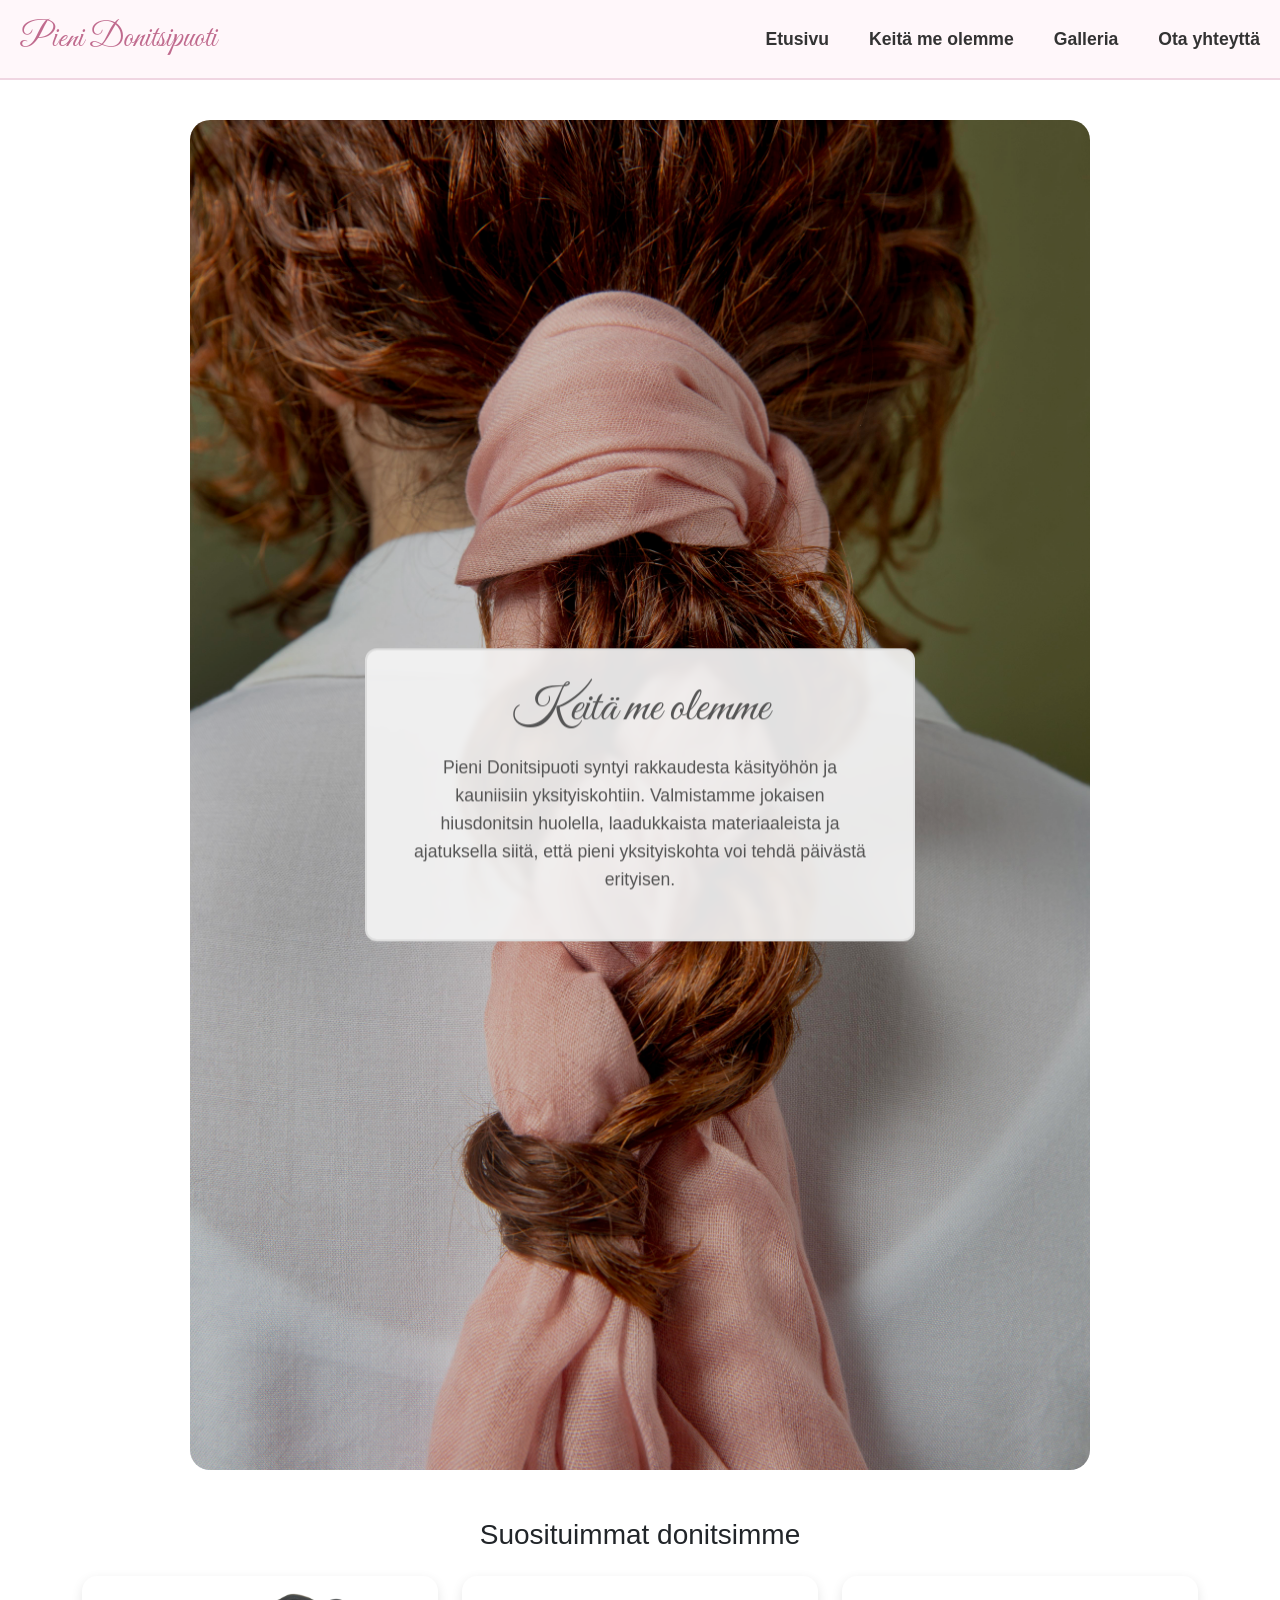
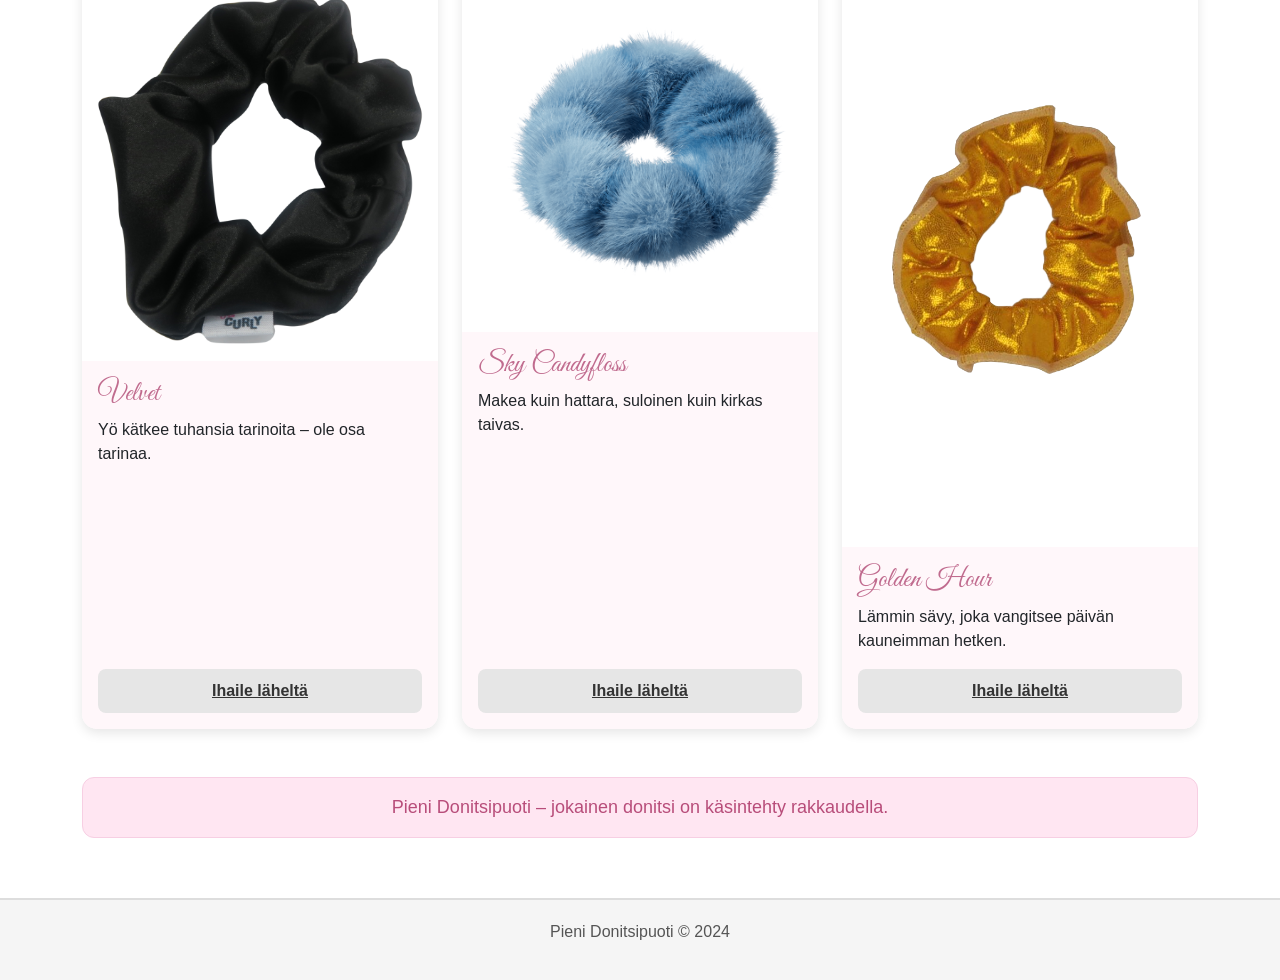
==== about.html @ 09952040 "Add files via upload" ====
<!DOCTYPE html>
<html lang="fi">
<head>
  <meta charset="UTF-8">
  <meta name="viewport" content="width=device-width, initial-scale=1.0">

  <title>Keitä me olemme – Pieni Donitsipuoti</title>

  <!-- Bootstrap CSS -->
  <link href="https://cdn.jsdelivr.net/npm/bootstrap@5.3.0/dist/css/bootstrap.min.css" rel="stylesheet">

  <!-- Oma CSS -->
  <link rel="stylesheet" href="style.css">

  <!-- Google Font -->
  <link href="https://fonts.googleapis.com/css2?family=Great+Vibes&display=swap" rel="stylesheet">
</head>

<body>

<!-- NAVIGAATIO -->
<header>
 <header>
  <nav class="navbar">
    <div class="nav-brand">Pieni Donitsipuoti</div>

    <button class="menu-toggle" aria-label="Valikko">☰</button>

    <ul class="nav-links">
      <li><a href="index.html">Etusivu</a></li>
      <li><a href="about.html">Keitä me olemme</a></li>
      <li><a href="gallery.html">Galleria</a></li>
      <li><a href="contact.html">Ota yhteyttä</a></li>
    </ul>
  </nav>
</header>

</header>

<main>

<!-- ABOUT HERO -->
<div class="about-wrapper">
  <img src="young-woman-wearing-handkerchief-as-hair-accessory.jpg" class="about-img">

  <div class="about-box">
    <h2>Keitä me olemme</h2>
    <p>
      Pieni Donitsipuoti syntyi rakkaudesta käsityöhön ja kauniisiin yksityiskohtiin.
      Valmistamme jokaisen hiusdonitsin huolella, laadukkaista materiaaleista ja
      ajatuksella siitä, että pieni yksityiskohta voi tehdä päivästä erityisen.
    </p>
  </div>
</div>


<!-- BOOTSTRAP-OSIO (tasaiset kortit + popup-linkit + vaaleanharmaa Lue lisää) -->
<div class="container my-5">

  <h3 class="text-center mb-4">Suosituimmat donitsimme</h3>

  <div class="row">

    <!-- Velvet -->
    <div class="col-md-4 col-12 mb-4">
      <div class="card">
        <img src="Scrunchie1.png" class="card-img-top" alt="Velvet">
        <div class="card-body">
          <h5 class="card-title">Velvet</h5>
          <p class="card-text">Yö kätkee tuhansia tarinoita – ole osa tarinaa.</p>
          <a href="gallery.html#scr1" class="btn-readmore">Ihaile läheltä</a>
        </div>
      </div>
    </div>

    <!-- Sky Candyfloss -->
    <div class="col-md-4 col-12 mb-4">
      <div class="card">
        <img src="Scrunchie2.png" class="card-img-top" alt="Sky Candyfloss">
        <div class="card-body">
          <h5 class="card-title">Sky Candyfloss</h5>
          <p class="card-text">Makea kuin hattara, suloinen kuin kirkas taivas.</p>
          <a href="gallery.html#scr2" class="btn-readmore">Ihaile läheltä</a>
        </div>
      </div>
    </div>

    <!-- Golden Hour -->
    <div class="col-md-4 col-12 mb-4">
      <div class="card">
        <img src="Scrunchie3.png" class="card-img-top" alt="Golden Hour">
        <div class="card-body">
          <h5 class="card-title">Golden Hour</h5>
          <p class="card-text">Lämmin sävy, joka vangitsee päivän kauneimman hetken.</p>
          <a href="gallery.html#scr3" class="btn-readmore">Ihaile läheltä</a>
        </div>
      </div>
    </div>

  </div>

  <div class="alert alert-info mt-4" role="alert">
    Pieni Donitsipuoti – jokainen donitsi on käsintehty rakkaudella.
  </div>

</div>

</main>

<!-- FOOTER -->
<footer class="footer">
  <p>Pieni Donitsipuoti © 2024</p>
</footer>

<!-- Bootstrap JavaScript -->
<script src="https://cdn.jsdelivr.net/npm/bootstrap@5.3.0/dist/js/bootstrap.bundle.min.js"></script>
<script>
  const menuBtn = document.querySelector('.menu-toggle');
  const navLinks = document.querySelector('.nav-links');

  menuBtn.addEventListener('click', () => {
    navLinks.classList.toggle('show');
  });
</script>

</body>
</html>
---- style.css ----
/* YLEINEN */
body {
  background-color: #ffffff;
  margin: 0;
  font-family: Arial, sans-serif;
  overflow-x: hidden;
  position: relative;
}

/* NAVIGAATIO */
.navbar {
  background-color: #f5f5f5;
  padding: 15px 0;
  border-bottom: 2px solid #ddd;
  position: relative;
  z-index: 1000;
}

.navbar ul {
  list-style: none;
  display: flex;
  justify-content: center;
  gap: 40px;
  padding: 0;
  margin: 0;
}

.navbar a {
  text-decoration: none;
  color: #555;
  font-size: 1.1rem;
  font-weight: 600;
}

.navbar a:hover {
  color: #000;
}

/* SVG KAARI */
.title-arc {
  width: 100%;
  text-align: center;
  margin-top: 30px;
  position: relative;
  z-index: 900;
}

.title-arc svg {
  width: 90%;
  max-width: 600px;
}

.title-arc text {
  font-family: 'Great Vibes', cursive;
  font-size: 4rem;
  fill: #444;
}

/* KOUKERO VIIVA */
.swirl {
  text-align: center;
  font-size: 2rem;
  color: #999;
  margin-top: -10px;
  margin-bottom: 20px;
  font-family: 'Great Vibes', cursive;
}

/* HERO-KUVA */
.hero-container {
  display: flex;
  justify-content: center;
  margin-top: 20px;
  position: relative;
  z-index: 800;
}

.hero-image {
  width: 90%;
  max-width: 900px;
  border-radius: 20px;
  filter: drop-shadow(0 0 20px rgba(0,0,0,0.2));
}

/* SISÄLTÖ */
.box {
  background-color: #ffffff;
  border: 2px solid #ddd;
  padding: 20px;
  border-radius: 12px;
  color: #555;
  margin: 20px auto;
  max-width: 900px;
  text-align: center;
  position: relative;
  z-index: 800;
}

/* FOOTER */
.footer {
  background-color: #f5f5f5;
  text-align: center;
  padding: 20px 0;
  margin-top: 60px;
  border-top: 2px solid #ddd;
  color: #555;
  position: relative;
  z-index: 800;
}

/* DONITSISADE */
.scrunchie-rain {
  position: fixed;
  top: 120px;
  left: 0;
  width: 100%;
  height: 100%;
  pointer-events: none;
  z-index: 0;
}

.scrunchie {
  position: absolute;
  width: 55px;
  height: auto;
  animation: fall linear infinite;
  opacity: 0.7;
}

@keyframes fall {
  0% { transform: translateY(-150px); }
  100% { transform: translateY(110vh); }
}

/* 20 donitsia */
.s1 { left: 5%; animation-duration: 7s; animation-delay: 0s; }
.s2 { left: 10%; animation-duration: 9s; animation-delay: 1s; }
.s3 { left: 18%; animation-duration: 6s; animation-delay: 2s; }
.s4 { left: 25%; animation-duration: 10s; animation-delay: 0.5s; }
.s5 { left: 32%; animation-duration: 8s; animation-delay: 1.5s; }
.s6 { left: 40%; animation-duration: 11s; animation-delay: 0.2s; }
.s7 { left: 48%; animation-duration: 12s; animation-delay: 3s; }
.s8 { left: 55%; animation-duration: 7s; animation-delay: 2.5s; }
.s9 { left: 62%; animation-duration: 9s; animation-delay: 1.2s; }
.s10 { left: 70%; animation-duration: 8s; animation-delay: 2.8s; }
.s11 { left: 78%; animation-duration: 10s; animation-delay: 0.7s; }
.s12 { left: 85%; animation-duration: 11s; animation-delay: 1.9s; }
.s13 { left: 15%; animation-duration: 13s; animation-delay: 0.4s; }
.s14 { left: 45%; animation-duration: 9s; animation-delay: 1.7s; }
.s15 { left: 75%; animation-duration: 14s; animation-delay: 2.3s; }
.s16 { left: 90%; animation-duration: 8s; animation-delay: 0.9s; }
.s17 { left: 22%; animation-duration: 11s; animation-delay: 1.1s; }
.s18 { left: 58%; animation-duration: 12s; animation-delay: 0.6s; }
.s19 { left: 82%; animation-duration: 9s; animation-delay: 2.1s; }
.s20 { left: 95%; animation-duration: 10s; animation-delay: 1.4s; }
/* ABOUT-SIVU – KUVA PIENEMMÄKSI JA KESKELLE */
.about-wrapper {
  width: 100%;
  display: flex;
  justify-content: center;
  margin-top: 40px;
  position: relative;
}

.about-img {
  width: 80%;              /* Jättää valkoiset reunat */
  max-width: 900px;
  border-radius: 20px;
  filter: brightness(80%);
  object-fit: cover;
}

/* TEKSTILAATIKKO KUVAN PÄÄLLE */
.about-box {
  position: absolute;
  top: 50%;
  left: 50%;
  transform: translate(-50%, -50%);
  background: rgba(245, 245, 245, 0.92);
  padding: 30px 40px;
  border-radius: 12px;
  max-width: 550px;
  text-align: center;
  border: 2px solid #ddd;
  color: #555;
  backdrop-filter: blur(3px);
}

.about-box h2 {
  font-family: 'Great Vibes', cursive;
  font-size: 3rem;
  margin-bottom: 15px;
}

.about-box p {
  font-size: 1.1rem;
  line-height: 1.6;
}

/* MOBIILI */
@media (max-width: 600px) {
  .about-img {
    width: 95%;
  }

  .about-box {
    width: 85%;
    padding: 20px;
    transform: translate(-50%, -50%);
  }

  .about-box h2 {
    font-size: 2.3rem;
  }

  .about-box p {
    font-size: 1rem;
  }
}
/* GALLERIA GRID */
.gallery-grid {
  display: flex;
  justify-content: center;
  gap: 30px;
  flex-wrap: wrap;
  margin: 40px auto;
  max-width: 900px;
}

.gallery-item img {
  width: 200px;
  height: 200px;
  object-fit: contain;
  border-radius: 12px;
  border: 2px solid #ddd;
  background: white;
  padding: 10px;
  transition: transform 0.2s;
}

.gallery-item img:hover {
  transform: scale(1.05);
}

/* POPUP (ILMAN JAVASCRIPTIA) */
.popup {
  position: fixed;
  top: 0;
  left: 0;
  width: 100%;
  height: 100%;
  background: rgba(0,0,0,0.7);
  display: none;
  justify-content: center;
  align-items: center;
  z-index: 2000;
}

.popup:target {
  display: flex;
}

.popup-img {
  max-width: 90%;
  max-height: 80%;
  border-radius: 12px;
  background: white;
  padding: 10px;
}

/* SULJE-PAINIKE */
.close {
  position: absolute;
  top: 40px;
  right: 40px;
  font-size: 3rem;
  color: white;
  text-decoration: none;
  font-weight: bold;
}

/* MOBIILI */
@media (max-width: 600px) {
  .gallery-item img {
    width: 140px;
    height: 140px;
  }

  .close {
    top: 20px;
    right: 20px;
    font-size: 2.5rem;
  }
}
/* GALLERIA GRID */
.gallery-grid {
  display: flex;
  justify-content: center;
  gap: 30px;
  flex-wrap: wrap;
  margin: 40px auto;
  max-width: 900px;
}

.gallery-item img {
  width: 200px;
  height: 200px;
  object-fit: contain;
  border-radius: 12px;
  border: 2px solid #ddd;
  background: white;
  padding: 10px;
  transition: transform 0.2s;
}

.gallery-item img:hover {
  transform: scale(1.05);
}

/* POPUP (ILMAN JAVASCRIPTIA) */
.popup {
  position: fixed;
  top: 0;
  left: 0;
  width: 100%;
  height: 100%;
  background: rgba(0,0,0,0.7);
  display: none;
  justify-content: center;
  align-items: center;
  z-index: 2000;
}

.popup:target {
  display: flex;
}

.popup-img {
  max-width: 90%;
  max-height: 80%;
  border-radius: 12px;
  background: white;
  padding: 10px;
}

/* SULJE-PAINIKE */
.close {
  position: absolute;
  top: 40px;
  right: 40px;
  font-size: 3rem;
  color: white;
  text-decoration: none;
  font-weight: bold;
}

/* MOBIILI */
@media (max-width: 600px) {
  .gallery-item img {
    width: 140px;
    height: 140px;
  }

  .close {
    top: 20px;
    right: 20px;
    font-size: 2.5rem;
  }
}
/* TUOTTEEN NIMI */
.product-name {
  text-align: center;
  margin-top: 10px;
  font-weight: 600;
  color: #555;
  font-family: 'Great Vibes', cursive;
  font-size: 1.8rem;
}

/* HINTA */
.product-price {
  text-align: center;
  font-size: 1.2rem;
  font-weight: bold;
  color: #333;
  margin-top: -5px;
}

/* KUVAUS */
.product-desc {
  text-align: center;
  font-size: 0.95rem;
  color: #666;
  padding: 0 10px;
  line-height: 1.4;
  margin-bottom: 10px;
}

/* OSTOSKORI-NAPPI */
.add-cart {
  display: block;
  margin: 0 auto;
  padding: 8px 18px;
  background-color: #f7d9e6;
  border: 2px solid #e3b8c8;
  border-radius: 8px;
  font-size: 1rem;
  cursor: pointer;
  transition: 0.2s;
  font-family: Arial, sans-serif;
}

.add-cart:hover {
  background-color: #f3c4d8;
  transform: scale(1.05);
}

/* MOBIILI */
@media (max-width: 600px) {
  .product-desc {
    font-size: 0.9rem;
  }

  .add-cart {
    padding: 7px 16px;
  }
}
/* GALLERIA GRID – 3 vierekkäin */
.gallery-grid {
  display: grid;
  grid-template-columns: repeat(3, 1fr);
  gap: 30px;
  max-width: 1100px;
  margin: 40px auto;
  padding: 0 20px;
}

/* GALLERIA ITEM */
.gallery-item {
  background: white;
  border: 2px solid #ddd;
  border-radius: 12px;
  padding: 20px;
  text-align: center;
  box-shadow: 0 4px 10px rgba(0,0,0,0.05);
}

/* KUVAT */
.gallery-item img {
  width: 100%;
  max-width: 180px;
  height: 180px;
  object-fit: contain;
  margin: 0 auto;
  display: block;
  background: white;
  padding: 10px;
  border-radius: 12px;
  border: 2px solid #eee;
  transition: transform 0.2s;
}

.gallery-item img:hover {
  transform: scale(1.05);
}

/* TUOTTEEN NIMI */
.product-name {
  text-align: center;
  margin-top: 10px;
  font-weight: 600;
  color: #555;
  font-family: 'Great Vibes', cursive;
  font-size: 1.8rem;
}

/* HINTA */
.product-price {
  text-align: center;
  font-size: 1.2rem;
  font-weight: bold;
  color: #333;
  margin-top: -5px;
}

/* KUVAUS */
.product-desc {
  text-align: center;
  font-size: 0.95rem;
  color: #666;
  padding: 0 10px;
  line-height: 1.4;
  margin-bottom: 10px;
}

/* OSTOSKORI-NAPPI */
.add-cart {
  display: block;
  margin: 0 auto;
  padding: 8px 18px;
  background-color: #f7d9e6;
  border: 2px solid #e3b8c8;
  border-radius: 8px;
  font-size: 1rem;
  cursor: pointer;
  transition: 0.2s;
  font-family: Arial, sans-serif;
}

.add-cart:hover {
  background-color: #f3c4d8;
  transform: scale(1.08);
}

/* POPUP */
.popup {
  position: fixed;
  top: 0;
  left: 0;
  width: 100%;
  height: 100%;
  background: rgba(0,0,0,0.7);
  display: none;
  justify-content: center;
  align-items: center;
  z-index: 2000;
}

.popup:target {
  display: flex;
}

.popup-img {
  max-width: 90%;
  max-height: 80%;
  border-radius: 12px;
  background: white;
  padding: 10px;
}

/* SULJE */
.close {
  position: absolute;
  top: 40px;
  right: 40px;
  font-size: 3rem;
  color: white;
  text-decoration: none;
  font-weight: bold;
}

/* MOBIILI */
@media (max-width: 700px) {
  .gallery-grid {
    grid-template-columns: 1fr;
    max-width: 400px;
  }
}
/* GALLERIA GRID – 3 vierekkäin */
.gallery-grid {
  display: grid;
  grid-template-columns: repeat(3, 1fr);
  gap: 30px;
  max-width: 1100px;
  margin: 40px auto;
  padding: 0 20px;
}

/* GALLERIA ITEM */
.gallery-item {
  background: white;
  border: 2px solid #ddd;
  border-radius: 12px;
  padding: 20px;
  text-align: center;
  box-shadow: 0 4px 10px rgba(0,0,0,0.05);
}

/* KUVAT */
.gallery-item img {
  width: 100%;
  max-width: 180px;
  height: 180px;
  object-fit: contain;
  margin: 0 auto;
  display: block;
  background: white;
  padding: 10px;
  border-radius: 12px;
  border: 2px solid #eee;
  transition: transform 0.2s;
}

.gallery-item img:hover {
  transform: scale(1.05);
}

/* TUOTTEEN NIMI */
.product-name {
  text-align: center;
  margin-top: 10px;
  font-weight: 600;
  color: #555;
  font-family: 'Great Vibes', cursive;
  font-size: 1.8rem;
}

/* HINTA */
.product-price {
  text-align: center;
  font-size: 1.2rem;
  font-weight: bold;
  color: #333;
  margin-top: -5px;
}

/* KUVAUS */
.product-desc {
  text-align: center;
  font-size: 0.95rem;
  color: #666;
  padding: 0 10px;
  line-height: 1.4;
  margin-bottom: 10px;
}

/* OSTOSKORI-NAPPI */
.add-cart {
  display: block;
  margin: 0 auto;
  padding: 8px 18px;
  background-color: #f7d9e6;
  border: 2px solid #e3b8c8;
  border-radius: 8px;
  font-size: 1rem;
  cursor: pointer;
  transition: 0.2s;
  font-family: Arial, sans-serif;
}

.add-cart:hover {
  background-color: #f3c4d8;
  transform: scale(1.08);
}

/* POPUP */
.popup {
  position: fixed;
  top: 0;
  left: 0;
  width: 100%;
  height: 100%;
  background: rgba(0,0,0,0.7);
  display: none;
  justify-content: center;
  align-items: center;
  z-index: 2000;
}

.popup:target {
  display: flex;
}

.popup-img {
  max-width: 90%;
  max-height: 80%;
  border-radius: 12px;
  background: white;
  padding: 10px;
}

/* SULJE */
.close {
  position: absolute;
  top: 40px;
  right: 40px;
  font-size: 3rem;
  color: white;
  text-decoration: none;
  font-weight: bold;
}

/* MOBIILI */
@media (max-width: 700px) {
  .gallery-grid {
    grid-template-columns: 1fr;
    max-width: 400px;
  }
}
.curved-title {
  font-family: 'Great Vibes', cursive;
  font-size: 4rem;
  text-align: center;
  color: #444;
  margin-top: 30px;
}
/* CONTACT BOX */
.contact-box {
  max-width: 600px;
  margin: 40px auto;
  padding: 30px;
  border: 2px solid #ddd;
  border-radius: 12px;
  background: #fff;
  box-shadow: 0 4px 10px rgba(0,0,0,0.05);
  position: relative;
  z-index: 10;
}

/* FORM */
.contact-form {
  display: flex;
  flex-direction: column;
  gap: 15px;
}

.contact-form label {
  font-weight: 600;
  color: #555;
}

.contact-form input,
.contact-form textarea {
  padding: 10px;
  border: 2px solid #ddd;
  border-radius: 8px;
  font-size: 1rem;
}

.contact-form textarea {
  height: 120px;
  resize: none;
}

/* SEND BUTTON */
.send-btn {
  padding: 10px 20px;
  background: #f7d9e6;
  border: 2px solid #e3b8c8;
  border-radius: 8px;
  font-size: 1rem;
  cursor: pointer;
  transition: 0.2s;
}

.send-btn:hover {
  background: #f3c4d8;
  transform: scale(1.05);
}

/* LIIKKUVA DONITSI */
.floating-donut {
  position: absolute;
  top: 150px;
  left: -120px;
  width: 120px;
  opacity: 0.7;
  animation: floatDonut 6s ease-in-out infinite alternate;
  z-index: 1;
}

@keyframes floatDonut {
  0% { transform: translateX(0px) rotate(0deg); }
  100% { transform: translateX(250px) rotate(12deg); }
}

/* MOBIILI */
@media (max-width: 700px) {
  .floating-donut {
    display: none;
  }
}
/* --- ABOUT-SIVUN BOOTSTRAP-KORTTIEN PARANNUKSET --- */

.card {
  height: 100%;
  display: flex;
  flex-direction: column;
  border-radius: 15px;
  overflow: hidden;
  border: none;
  box-shadow: 0 4px 12px rgba(0,0,0,0.1);
}

.card-body {
  flex-grow: 1;
  display: flex;
  flex-direction: column;
  justify-content: space-between;
  background-color: #fff7fa;
}

.card-title {
  font-family: 'Great Vibes', cursive;
  font-size: 28px;
  color: #c06b8e;
}

/* Vaaleanharmaa Lue lisää -laatikko */
.btn-readmore {
  background-color: #e6e6e6;
  color: #333;
  border: none;
  padding: 10px;
  border-radius: 8px;
  width: 100%;
  text-align: center;
  display: block;
  font-weight: 600;
  margin-top: auto;
}

.btn-readmore:hover {
  background-color: #d4d4d4;
  color: #000;
}

/* Alert pehmeämmäksi */
.alert-info {
  background-color: #ffe6f2;
  border: 1px solid #f7cfe3;
  color: #b84d7a;
  border-radius: 12px;
  font-size: 18px;
  text-align: center;
}
/* --- GALLERIA --- */

.gallery-title {
  text-align: center;
  font-family: 'Great Vibes', cursive;
  font-size: 48px;
  color: #c06b8e;
  margin-top: 40px;
}

.gallery-container {
  display: grid;
  grid-template-columns: repeat(auto-fit, minmax(260px, 1fr));
  gap: 30px;
  padding: 40px;
}

.gallery-item {
  background: #fff7fa;
  padding: 20px;
  border-radius: 15px;
  box-shadow: 0 4px 12px rgba(0,0,0,0.1);
  display: flex;
  flex-direction: column;
}

.gallery-item img {
  width: 100%;
  border-radius: 10px;
}

.product-name {
  font-family: 'Great Vibes', cursive;
  font-size: 32px;
  color: #c06b8e;
  margin-top: 10px;
}

.product-price {
  font-weight: bold;
  margin: 5px 0;
}

.add-cart {
  background-color: #e6e6e6;
  color: #333;
  border: none;
  padding: 10px;
  border-radius: 8px;
  width: 100%;
  font-weight: 600;
  cursor: pointer;
  margin-top: auto;
}

.add-cart:hover {
  background-color: #d4d4d4;
}


/* --- POPUPIT --- */

.popup {
  display: none;
  position: fixed;
  top: 50%;
  left: 50%;
  transform: translate(-50%, -50%);
  background: white;
  padding: 25px;
  border-radius: 12px;
  box-shadow: 0 0 20px rgba(0,0,0,0.4);
  z-index: 1001;
  max-width: 90%;
  width: 400px;
  text-align: center;
}

.popup:target {
  display: block;
}

.popup-img {
  width: 100%;
  border-radius: 10px;
  margin-top: 10px;
}

.popup h2 {
  font-family: 'Great Vibes', cursive;
  font-size: 36px;
  color: #c06b8e;
  margin-bottom: 10px;
}

.close {
  position: absolute;
  top: 10px;
  right: 15px;
  font-size: 28px;
  text-decoration: none;
  color: #333;
}

.close:hover {
  color: #000;
}

/* Taustahäivytys */
.popup:target::before {
  content: "";
  position: fixed;
  top: 0;
  left: 0;
  width: 100%;
  height: 100%;
  background: rgba(0,0,0,0.6);
  z-index: -1;
}
/* --- MOBIILIVALIKKO --- */

.navbar {
  display: flex;
  justify-content: space-between;
  align-items: center;
  padding: 15px 20px;
  background-color: #fff7fa;
  border-bottom: 2px solid #f0d6e2;
}

.nav-brand {
  font-family: 'Great Vibes', cursive;
  font-size: 32px;
  color: #c06b8e;
}

.nav-links {
  list-style: none;
  display: flex;
  gap: 25px;
}

.nav-links li a {
  text-decoration: none;
  color: #333;
  font-weight: 600;
}

.menu-toggle {
  display: none;
  background: #e6e6e6;
  border: none;
  padding: 8px 12px;
  border-radius: 8px;
  font-size: 22px;
  cursor: pointer;
}

/* --- MOBIILISSA --- */
@media (max-width: 768px) {

  .nav-links {
    display: none;
    position: absolute;
    top: 70px;
    right: 20px;
    background: #fff7fa;
    flex-direction: column;
    gap: 15px;
    padding: 20px;
    border-radius: 12px;
    box-shadow: 0 4px 12px rgba(0,0,0,0.15);
    border: 1px solid #f0d6e2;
  }

  .nav-links.show {
    display: flex;
  }

  .menu-toggle {
    display: block;
  }
}
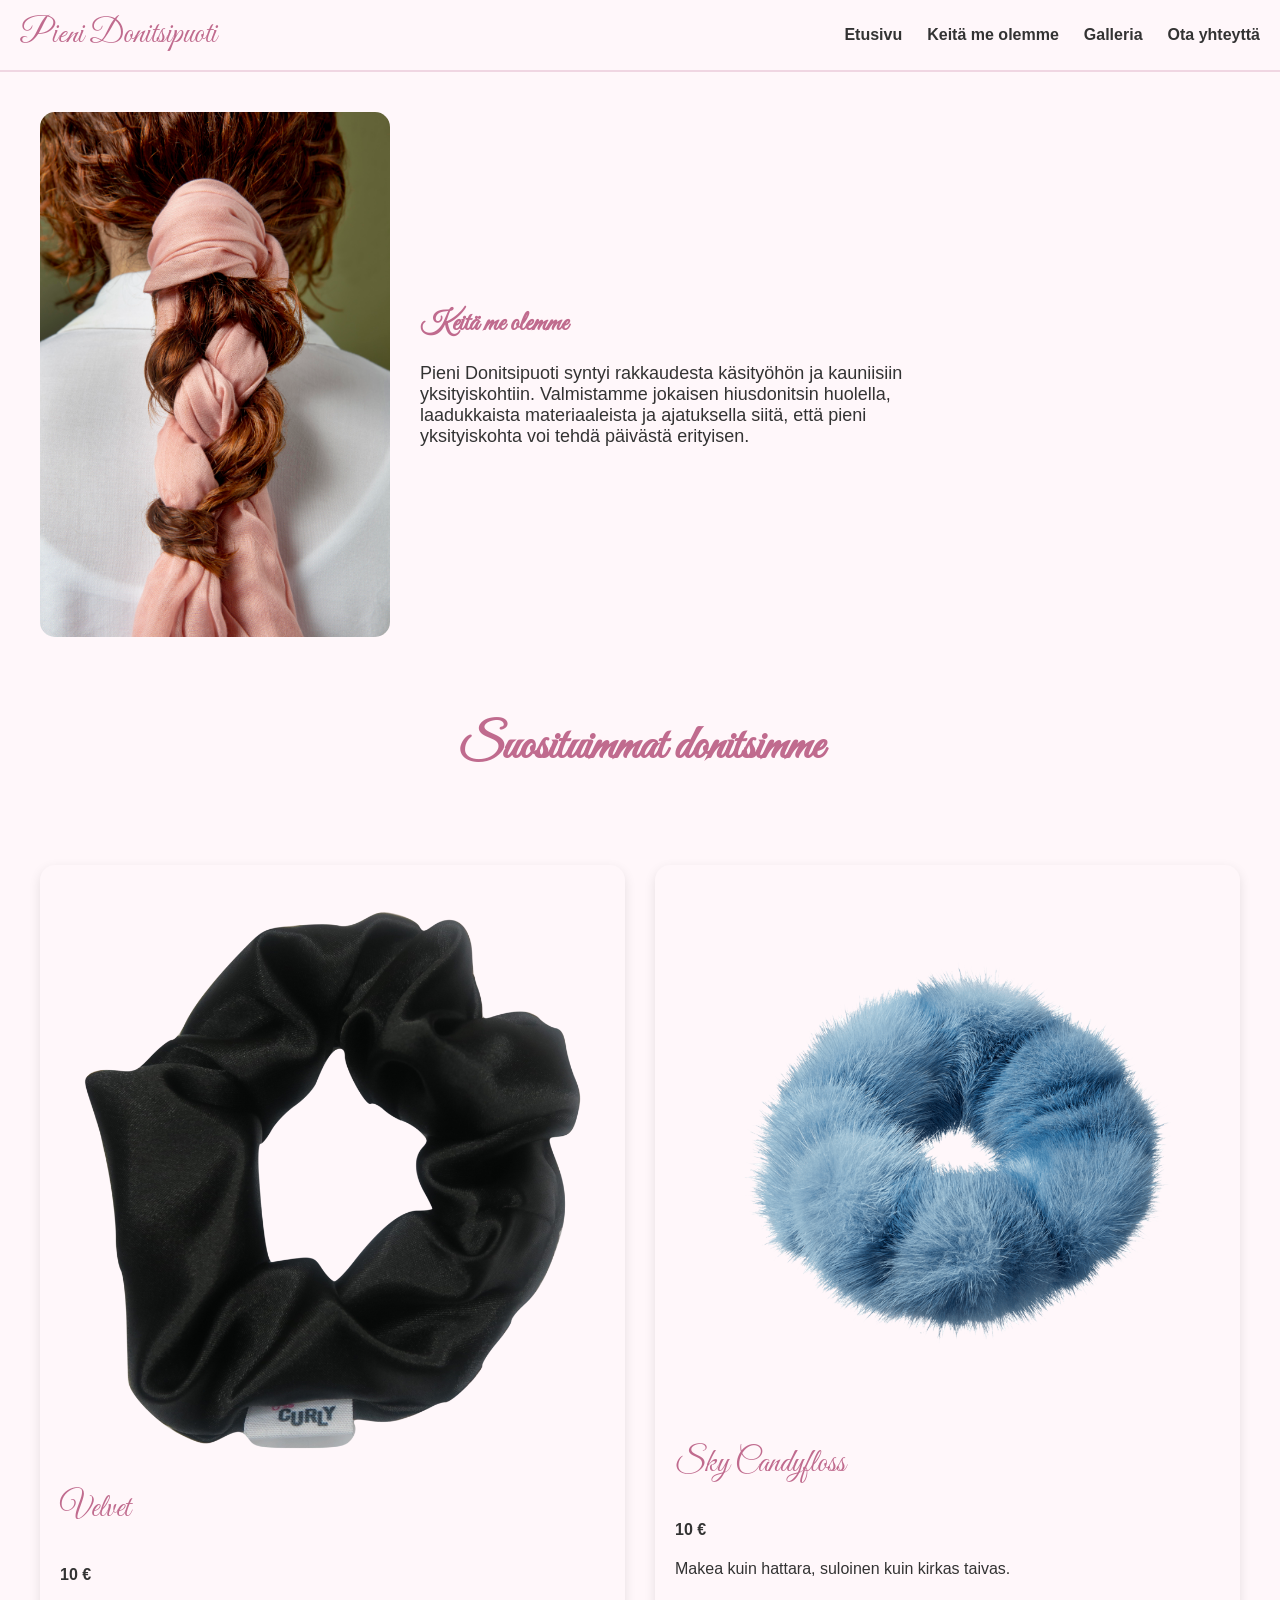
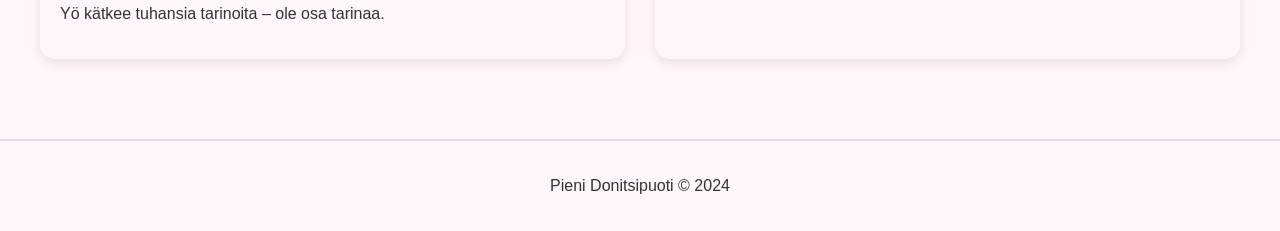
==== commit 84caf739: "Update about.html" ====
--- a/about.html
+++ b/about.html
@@ -3,24 +3,15 @@
 <head>
   <meta charset="UTF-8">
   <meta name="viewport" content="width=device-width, initial-scale=1.0">
-
   <title>Keitä me olemme – Pieni Donitsipuoti</title>
 
-  <!-- Bootstrap CSS -->
-  <link href="https://cdn.jsdelivr.net/npm/bootstrap@5.3.0/dist/css/bootstrap.min.css" rel="stylesheet">
-
-  <!-- Oma CSS -->
   <link rel="stylesheet" href="style.css">
-
-  <!-- Google Font -->
   <link href="https://fonts.googleapis.com/css2?family=Great+Vibes&display=swap" rel="stylesheet">
 </head>
 
 <body>
 
-<!-- NAVIGAATIO -->
 <header>
- <header>
   <nav class="navbar">
     <div class="nav-brand">Pieni Donitsipuoti</div>
 
@@ -35,11 +26,8 @@
   </nav>
 </header>
 
-</header>
-
 <main>
 
-<!-- ABOUT HERO -->
 <div class="about-wrapper">
   <img src="young-woman-wearing-handkerchief-as-hair-accessory.jpg" class="about-img">
 
@@ -53,74 +41,42 @@
   </div>
 </div>
 
+<h3 class="gallery-title">Suosituimmat donitsimme</h3>
 
-<!-- BOOTSTRAP-OSIO (tasaiset kortit + popup-linkit + vaaleanharmaa Lue lisää) -->
-<div class="container my-5">
+<div class="gallery-container">
 
-  <h3 class="text-center mb-4">Suosituimmat donitsimme</h3>
-
-  <div class="row">
-
-    <!-- Velvet -->
-    <div class="col-md-4 col-12 mb-4">
-      <div class="card">
-        <img src="Scrunchie1.png" class="card-img-top" alt="Velvet">
-        <div class="card-body">
-          <h5 class="card-title">Velvet</h5>
-          <p class="card-text">Yö kätkee tuhansia tarinoita – ole osa tarinaa.</p>
-          <a href="gallery.html#scr1" class="btn-readmore">Ihaile läheltä</a>
-        </div>
-      </div>
-    </div>
-
-    <!-- Sky Candyfloss -->
-    <div class="col-md-4 col-12 mb-4">
-      <div class="card">
-        <img src="Scrunchie2.png" class="card-img-top" alt="Sky Candyfloss">
-        <div class="card-body">
-          <h5 class="card-title">Sky Candyfloss</h5>
-          <p class="card-text">Makea kuin hattara, suloinen kuin kirkas taivas.</p>
-          <a href="gallery.html#scr2" class="btn-readmore">Ihaile läheltä</a>
-        </div>
-      </div>
-    </div>
-
-    <!-- Golden Hour -->
-    <div class="col-md-4 col-12 mb-4">
-      <div class="card">
-        <img src="Scrunchie3.png" class="card-img-top" alt="Golden Hour">
-        <div class="card-body">
-          <h5 class="card-title">Golden Hour</h5>
-          <p class="card-text">Lämmin sävy, joka vangitsee päivän kauneimman hetken.</p>
-          <a href="gallery.html#scr3" class="btn-readmore">Ihaile läheltä</a>
-        </div>
-      </div>
-    </div>
-
+  <!-- Velvet -->
+  <div class="gallery-item">
+    <a href="gallery.html#scr1">
+      <img src="Scrunchie1.png" alt="Velvet">
+    </a>
+    <p class="product-name">Velvet</p>
+    <p class="product-price">10 €</p>
+    <p class="product-desc">Yö kätkee tuhansia tarinoita – ole osa tarinaa.</p>
   </div>
 
-  <div class="alert alert-info mt-4" role="alert">
-    Pieni Donitsipuoti – jokainen donitsi on käsintehty rakkaudella.
+  <!-- Sky Candyfloss -->
+  <div class="gallery-item">
+    <a href="gallery.html#scr2">
+      <img src="Scrunchie2.png" alt="Sky Candyfloss">
+    </a>
+    <p class="product-name">Sky Candyfloss</p>
+    <p class="product-price">10 €</p>
+    <p class="product-desc">Makea kuin hattara, suloinen kuin kirkas taivas.</p>
   </div>
 
 </div>
 
 </main>
 
-<!-- FOOTER -->
 <footer class="footer">
   <p>Pieni Donitsipuoti © 2024</p>
 </footer>
 
-<!-- Bootstrap JavaScript -->
-<script src="https://cdn.jsdelivr.net/npm/bootstrap@5.3.0/dist/js/bootstrap.bundle.min.js"></script>
 <script>
   const menuBtn = document.querySelector('.menu-toggle');
   const navLinks = document.querySelector('.nav-links');
-
-  menuBtn.addEventListener('click', () => {
-    navLinks.classList.toggle('show');
-  });
+  menuBtn.addEventListener('click', () => navLinks.classList.toggle('show'));
 </script>
 
 </body>
--- a/style.css
+++ b/style.css
@@ -1,776 +1,116 @@
-/* YLEINEN */
+/* ------------------------------
+   YLEISET TYYLIT
+--------------------------------*/
+
 body {
-  background-color: #ffffff;
   margin: 0;
+  padding: 0;
   font-family: Arial, sans-serif;
-  overflow-x: hidden;
+  background-color: #fff7fa;
+  color: #333;
+}
+
+h2, h3 {
+  font-family: 'Great Vibes', cursive;
+  color: #c06b8e;
+}
+
+/* ------------------------------
+   NAVIGAATIO + MOBIILIVALIKKO
+--------------------------------*/
+
+.navbar {
+  display: flex;
+  justify-content: space-between;
+  align-items: center;
+  padding: 15px 20px;
+  background-color: #fff7fa;
+  border-bottom: 2px solid #f0d6e2;
   position: relative;
 }
 
-/* NAVIGAATIO */
-.navbar {
-  background-color: #f5f5f5;
-  padding: 15px 0;
-  border-bottom: 2px solid #ddd;
-  position: relative;
-  z-index: 1000;
-}
-
-.navbar ul {
+.nav-brand {
+  font-family: 'Great Vibes', cursive;
+  font-size: 32px;
+  color: #c06b8e;
+}
+
+.nav-links {
   list-style: none;
   display: flex;
-  justify-content: center;
-  gap: 40px;
+  gap: 25px;
+  margin: 0;
   padding: 0;
-  margin: 0;
-}
-
-.navbar a {
+}
+
+.nav-links li a {
   text-decoration: none;
-  color: #555;
-  font-size: 1.1rem;
+  color: #333;
   font-weight: 600;
 }
 
-.navbar a:hover {
-  color: #000;
-}
-
-/* SVG KAARI */
-.title-arc {
-  width: 100%;
-  text-align: center;
-  margin-top: 30px;
-  position: relative;
-  z-index: 900;
-}
-
-.title-arc svg {
-  width: 90%;
-  max-width: 600px;
-}
-
-.title-arc text {
-  font-family: 'Great Vibes', cursive;
-  font-size: 4rem;
-  fill: #444;
-}
-
-/* KOUKERO VIIVA */
-.swirl {
-  text-align: center;
-  font-size: 2rem;
-  color: #999;
-  margin-top: -10px;
-  margin-bottom: 20px;
-  font-family: 'Great Vibes', cursive;
-}
-
-/* HERO-KUVA */
-.hero-container {
-  display: flex;
-  justify-content: center;
-  margin-top: 20px;
-  position: relative;
-  z-index: 800;
-}
-
-.hero-image {
-  width: 90%;
-  max-width: 900px;
-  border-radius: 20px;
-  filter: drop-shadow(0 0 20px rgba(0,0,0,0.2));
-}
-
-/* SISÄLTÖ */
-.box {
-  background-color: #ffffff;
-  border: 2px solid #ddd;
-  padding: 20px;
-  border-radius: 12px;
-  color: #555;
-  margin: 20px auto;
-  max-width: 900px;
-  text-align: center;
-  position: relative;
-  z-index: 800;
-}
-
-/* FOOTER */
-.footer {
-  background-color: #f5f5f5;
-  text-align: center;
-  padding: 20px 0;
-  margin-top: 60px;
-  border-top: 2px solid #ddd;
-  color: #555;
-  position: relative;
-  z-index: 800;
-}
-
-/* DONITSISADE */
-.scrunchie-rain {
-  position: fixed;
-  top: 120px;
-  left: 0;
-  width: 100%;
-  height: 100%;
-  pointer-events: none;
-  z-index: 0;
-}
-
-.scrunchie {
-  position: absolute;
-  width: 55px;
-  height: auto;
-  animation: fall linear infinite;
-  opacity: 0.7;
-}
-
-@keyframes fall {
-  0% { transform: translateY(-150px); }
-  100% { transform: translateY(110vh); }
-}
-
-/* 20 donitsia */
-.s1 { left: 5%; animation-duration: 7s; animation-delay: 0s; }
-.s2 { left: 10%; animation-duration: 9s; animation-delay: 1s; }
-.s3 { left: 18%; animation-duration: 6s; animation-delay: 2s; }
-.s4 { left: 25%; animation-duration: 10s; animation-delay: 0.5s; }
-.s5 { left: 32%; animation-duration: 8s; animation-delay: 1.5s; }
-.s6 { left: 40%; animation-duration: 11s; animation-delay: 0.2s; }
-.s7 { left: 48%; animation-duration: 12s; animation-delay: 3s; }
-.s8 { left: 55%; animation-duration: 7s; animation-delay: 2.5s; }
-.s9 { left: 62%; animation-duration: 9s; animation-delay: 1.2s; }
-.s10 { left: 70%; animation-duration: 8s; animation-delay: 2.8s; }
-.s11 { left: 78%; animation-duration: 10s; animation-delay: 0.7s; }
-.s12 { left: 85%; animation-duration: 11s; animation-delay: 1.9s; }
-.s13 { left: 15%; animation-duration: 13s; animation-delay: 0.4s; }
-.s14 { left: 45%; animation-duration: 9s; animation-delay: 1.7s; }
-.s15 { left: 75%; animation-duration: 14s; animation-delay: 2.3s; }
-.s16 { left: 90%; animation-duration: 8s; animation-delay: 0.9s; }
-.s17 { left: 22%; animation-duration: 11s; animation-delay: 1.1s; }
-.s18 { left: 58%; animation-duration: 12s; animation-delay: 0.6s; }
-.s19 { left: 82%; animation-duration: 9s; animation-delay: 2.1s; }
-.s20 { left: 95%; animation-duration: 10s; animation-delay: 1.4s; }
-/* ABOUT-SIVU – KUVA PIENEMMÄKSI JA KESKELLE */
+.menu-toggle {
+  display: none;
+  background: #e6e6e6;
+  border: none;
+  padding: 8px 12px;
+  border-radius: 8px;
+  font-size: 22px;
+  cursor: pointer;
+}
+
+/* --- MOBIILISSA --- */
+@media (max-width: 768px) {
+
+  .nav-links {
+    display: none;
+    position: absolute;
+    top: 70px;
+    right: 20px;
+    background: #fff7fa;
+    flex-direction: column;
+    gap: 15px;
+    padding: 20px;
+    border-radius: 12px;
+    box-shadow: 0 4px 12px rgba(0,0,0,0.15);
+    border: 1px solid #f0d6e2;
+    z-index: 999;
+  }
+
+  .nav-links.show {
+    display: flex;
+  }
+
+  .menu-toggle {
+    display: block;
+  }
+}
+
+/* ------------------------------
+   ABOUT-SIVU
+--------------------------------*/
+
 .about-wrapper {
-  width: 100%;
-  display: flex;
-  justify-content: center;
-  margin-top: 40px;
-  position: relative;
+  display: flex;
+  flex-wrap: wrap;
+  padding: 40px;
+  gap: 30px;
+  align-items: center;
 }
 
 .about-img {
-  width: 80%;              /* Jättää valkoiset reunat */
-  max-width: 900px;
-  border-radius: 20px;
-  filter: brightness(80%);
-  object-fit: cover;
-}
-
-/* TEKSTILAATIKKO KUVAN PÄÄLLE */
+  width: 350px;
+  border-radius: 15px;
+}
+
 .about-box {
-  position: absolute;
-  top: 50%;
-  left: 50%;
-  transform: translate(-50%, -50%);
-  background: rgba(245, 245, 245, 0.92);
-  padding: 30px 40px;
-  border-radius: 12px;
-  max-width: 550px;
-  text-align: center;
-  border: 2px solid #ddd;
-  color: #555;
-  backdrop-filter: blur(3px);
-}
-
-.about-box h2 {
-  font-family: 'Great Vibes', cursive;
-  font-size: 3rem;
-  margin-bottom: 15px;
-}
-
-.about-box p {
-  font-size: 1.1rem;
-  line-height: 1.6;
-}
-
-/* MOBIILI */
-@media (max-width: 600px) {
-  .about-img {
-    width: 95%;
-  }
-
-  .about-box {
-    width: 85%;
-    padding: 20px;
-    transform: translate(-50%, -50%);
-  }
-
-  .about-box h2 {
-    font-size: 2.3rem;
-  }
-
-  .about-box p {
-    font-size: 1rem;
-  }
-}
-/* GALLERIA GRID */
-.gallery-grid {
-  display: flex;
-  justify-content: center;
-  gap: 30px;
-  flex-wrap: wrap;
-  margin: 40px auto;
-  max-width: 900px;
-}
-
-.gallery-item img {
-  width: 200px;
-  height: 200px;
-  object-fit: contain;
-  border-radius: 12px;
-  border: 2px solid #ddd;
-  background: white;
-  padding: 10px;
-  transition: transform 0.2s;
-}
-
-.gallery-item img:hover {
-  transform: scale(1.05);
-}
-
-/* POPUP (ILMAN JAVASCRIPTIA) */
-.popup {
-  position: fixed;
-  top: 0;
-  left: 0;
-  width: 100%;
-  height: 100%;
-  background: rgba(0,0,0,0.7);
-  display: none;
-  justify-content: center;
-  align-items: center;
-  z-index: 2000;
-}
-
-.popup:target {
-  display: flex;
-}
-
-.popup-img {
-  max-width: 90%;
-  max-height: 80%;
-  border-radius: 12px;
-  background: white;
-  padding: 10px;
-}
-
-/* SULJE-PAINIKE */
-.close {
-  position: absolute;
-  top: 40px;
-  right: 40px;
-  font-size: 3rem;
-  color: white;
-  text-decoration: none;
-  font-weight: bold;
-}
-
-/* MOBIILI */
-@media (max-width: 600px) {
-  .gallery-item img {
-    width: 140px;
-    height: 140px;
-  }
-
-  .close {
-    top: 20px;
-    right: 20px;
-    font-size: 2.5rem;
-  }
-}
-/* GALLERIA GRID */
-.gallery-grid {
-  display: flex;
-  justify-content: center;
-  gap: 30px;
-  flex-wrap: wrap;
-  margin: 40px auto;
-  max-width: 900px;
-}
-
-.gallery-item img {
-  width: 200px;
-  height: 200px;
-  object-fit: contain;
-  border-radius: 12px;
-  border: 2px solid #ddd;
-  background: white;
-  padding: 10px;
-  transition: transform 0.2s;
-}
-
-.gallery-item img:hover {
-  transform: scale(1.05);
-}
-
-/* POPUP (ILMAN JAVASCRIPTIA) */
-.popup {
-  position: fixed;
-  top: 0;
-  left: 0;
-  width: 100%;
-  height: 100%;
-  background: rgba(0,0,0,0.7);
-  display: none;
-  justify-content: center;
-  align-items: center;
-  z-index: 2000;
-}
-
-.popup:target {
-  display: flex;
-}
-
-.popup-img {
-  max-width: 90%;
-  max-height: 80%;
-  border-radius: 12px;
-  background: white;
-  padding: 10px;
-}
-
-/* SULJE-PAINIKE */
-.close {
-  position: absolute;
-  top: 40px;
-  right: 40px;
-  font-size: 3rem;
-  color: white;
-  text-decoration: none;
-  font-weight: bold;
-}
-
-/* MOBIILI */
-@media (max-width: 600px) {
-  .gallery-item img {
-    width: 140px;
-    height: 140px;
-  }
-
-  .close {
-    top: 20px;
-    right: 20px;
-    font-size: 2.5rem;
-  }
-}
-/* TUOTTEEN NIMI */
-.product-name {
-  text-align: center;
-  margin-top: 10px;
-  font-weight: 600;
-  color: #555;
-  font-family: 'Great Vibes', cursive;
-  font-size: 1.8rem;
-}
-
-/* HINTA */
-.product-price {
-  text-align: center;
-  font-size: 1.2rem;
-  font-weight: bold;
-  color: #333;
-  margin-top: -5px;
-}
-
-/* KUVAUS */
-.product-desc {
-  text-align: center;
-  font-size: 0.95rem;
-  color: #666;
-  padding: 0 10px;
-  line-height: 1.4;
-  margin-bottom: 10px;
-}
-
-/* OSTOSKORI-NAPPI */
-.add-cart {
-  display: block;
-  margin: 0 auto;
-  padding: 8px 18px;
-  background-color: #f7d9e6;
-  border: 2px solid #e3b8c8;
-  border-radius: 8px;
-  font-size: 1rem;
-  cursor: pointer;
-  transition: 0.2s;
-  font-family: Arial, sans-serif;
-}
-
-.add-cart:hover {
-  background-color: #f3c4d8;
-  transform: scale(1.05);
-}
-
-/* MOBIILI */
-@media (max-width: 600px) {
-  .product-desc {
-    font-size: 0.9rem;
-  }
-
-  .add-cart {
-    padding: 7px 16px;
-  }
-}
-/* GALLERIA GRID – 3 vierekkäin */
-.gallery-grid {
-  display: grid;
-  grid-template-columns: repeat(3, 1fr);
-  gap: 30px;
-  max-width: 1100px;
-  margin: 40px auto;
-  padding: 0 20px;
-}
-
-/* GALLERIA ITEM */
-.gallery-item {
-  background: white;
-  border: 2px solid #ddd;
-  border-radius: 12px;
-  padding: 20px;
-  text-align: center;
-  box-shadow: 0 4px 10px rgba(0,0,0,0.05);
-}
-
-/* KUVAT */
-.gallery-item img {
-  width: 100%;
-  max-width: 180px;
-  height: 180px;
-  object-fit: contain;
-  margin: 0 auto;
-  display: block;
-  background: white;
-  padding: 10px;
-  border-radius: 12px;
-  border: 2px solid #eee;
-  transition: transform 0.2s;
-}
-
-.gallery-item img:hover {
-  transform: scale(1.05);
-}
-
-/* TUOTTEEN NIMI */
-.product-name {
-  text-align: center;
-  margin-top: 10px;
-  font-weight: 600;
-  color: #555;
-  font-family: 'Great Vibes', cursive;
-  font-size: 1.8rem;
-}
-
-/* HINTA */
-.product-price {
-  text-align: center;
-  font-size: 1.2rem;
-  font-weight: bold;
-  color: #333;
-  margin-top: -5px;
-}
-
-/* KUVAUS */
-.product-desc {
-  text-align: center;
-  font-size: 0.95rem;
-  color: #666;
-  padding: 0 10px;
-  line-height: 1.4;
-  margin-bottom: 10px;
-}
-
-/* OSTOSKORI-NAPPI */
-.add-cart {
-  display: block;
-  margin: 0 auto;
-  padding: 8px 18px;
-  background-color: #f7d9e6;
-  border: 2px solid #e3b8c8;
-  border-radius: 8px;
-  font-size: 1rem;
-  cursor: pointer;
-  transition: 0.2s;
-  font-family: Arial, sans-serif;
-}
-
-.add-cart:hover {
-  background-color: #f3c4d8;
-  transform: scale(1.08);
-}
-
-/* POPUP */
-.popup {
-  position: fixed;
-  top: 0;
-  left: 0;
-  width: 100%;
-  height: 100%;
-  background: rgba(0,0,0,0.7);
-  display: none;
-  justify-content: center;
-  align-items: center;
-  z-index: 2000;
-}
-
-.popup:target {
-  display: flex;
-}
-
-.popup-img {
-  max-width: 90%;
-  max-height: 80%;
-  border-radius: 12px;
-  background: white;
-  padding: 10px;
-}
-
-/* SULJE */
-.close {
-  position: absolute;
-  top: 40px;
-  right: 40px;
-  font-size: 3rem;
-  color: white;
-  text-decoration: none;
-  font-weight: bold;
-}
-
-/* MOBIILI */
-@media (max-width: 700px) {
-  .gallery-grid {
-    grid-template-columns: 1fr;
-    max-width: 400px;
-  }
-}
-/* GALLERIA GRID – 3 vierekkäin */
-.gallery-grid {
-  display: grid;
-  grid-template-columns: repeat(3, 1fr);
-  gap: 30px;
-  max-width: 1100px;
-  margin: 40px auto;
-  padding: 0 20px;
-}
-
-/* GALLERIA ITEM */
-.gallery-item {
-  background: white;
-  border: 2px solid #ddd;
-  border-radius: 12px;
-  padding: 20px;
-  text-align: center;
-  box-shadow: 0 4px 10px rgba(0,0,0,0.05);
-}
-
-/* KUVAT */
-.gallery-item img {
-  width: 100%;
-  max-width: 180px;
-  height: 180px;
-  object-fit: contain;
-  margin: 0 auto;
-  display: block;
-  background: white;
-  padding: 10px;
-  border-radius: 12px;
-  border: 2px solid #eee;
-  transition: transform 0.2s;
-}
-
-.gallery-item img:hover {
-  transform: scale(1.05);
-}
-
-/* TUOTTEEN NIMI */
-.product-name {
-  text-align: center;
-  margin-top: 10px;
-  font-weight: 600;
-  color: #555;
-  font-family: 'Great Vibes', cursive;
-  font-size: 1.8rem;
-}
-
-/* HINTA */
-.product-price {
-  text-align: center;
-  font-size: 1.2rem;
-  font-weight: bold;
-  color: #333;
-  margin-top: -5px;
-}
-
-/* KUVAUS */
-.product-desc {
-  text-align: center;
-  font-size: 0.95rem;
-  color: #666;
-  padding: 0 10px;
-  line-height: 1.4;
-  margin-bottom: 10px;
-}
-
-/* OSTOSKORI-NAPPI */
-.add-cart {
-  display: block;
-  margin: 0 auto;
-  padding: 8px 18px;
-  background-color: #f7d9e6;
-  border: 2px solid #e3b8c8;
-  border-radius: 8px;
-  font-size: 1rem;
-  cursor: pointer;
-  transition: 0.2s;
-  font-family: Arial, sans-serif;
-}
-
-.add-cart:hover {
-  background-color: #f3c4d8;
-  transform: scale(1.08);
-}
-
-/* POPUP */
-.popup {
-  position: fixed;
-  top: 0;
-  left: 0;
-  width: 100%;
-  height: 100%;
-  background: rgba(0,0,0,0.7);
-  display: none;
-  justify-content: center;
-  align-items: center;
-  z-index: 2000;
-}
-
-.popup:target {
-  display: flex;
-}
-
-.popup-img {
-  max-width: 90%;
-  max-height: 80%;
-  border-radius: 12px;
-  background: white;
-  padding: 10px;
-}
-
-/* SULJE */
-.close {
-  position: absolute;
-  top: 40px;
-  right: 40px;
-  font-size: 3rem;
-  color: white;
-  text-decoration: none;
-  font-weight: bold;
-}
-
-/* MOBIILI */
-@media (max-width: 700px) {
-  .gallery-grid {
-    grid-template-columns: 1fr;
-    max-width: 400px;
-  }
-}
-.curved-title {
-  font-family: 'Great Vibes', cursive;
-  font-size: 4rem;
-  text-align: center;
-  color: #444;
-  margin-top: 30px;
-}
-/* CONTACT BOX */
-.contact-box {
-  max-width: 600px;
-  margin: 40px auto;
-  padding: 30px;
-  border: 2px solid #ddd;
-  border-radius: 12px;
-  background: #fff;
-  box-shadow: 0 4px 10px rgba(0,0,0,0.05);
-  position: relative;
-  z-index: 10;
-}
-
-/* FORM */
-.contact-form {
-  display: flex;
-  flex-direction: column;
-  gap: 15px;
-}
-
-.contact-form label {
-  font-weight: 600;
-  color: #555;
-}
-
-.contact-form input,
-.contact-form textarea {
-  padding: 10px;
-  border: 2px solid #ddd;
-  border-radius: 8px;
-  font-size: 1rem;
-}
-
-.contact-form textarea {
-  height: 120px;
-  resize: none;
-}
-
-/* SEND BUTTON */
-.send-btn {
-  padding: 10px 20px;
-  background: #f7d9e6;
-  border: 2px solid #e3b8c8;
-  border-radius: 8px;
-  font-size: 1rem;
-  cursor: pointer;
-  transition: 0.2s;
-}
-
-.send-btn:hover {
-  background: #f3c4d8;
-  transform: scale(1.05);
-}
-
-/* LIIKKUVA DONITSI */
-.floating-donut {
-  position: absolute;
-  top: 150px;
-  left: -120px;
-  width: 120px;
-  opacity: 0.7;
-  animation: floatDonut 6s ease-in-out infinite alternate;
-  z-index: 1;
-}
-
-@keyframes floatDonut {
-  0% { transform: translateX(0px) rotate(0deg); }
-  100% { transform: translateX(250px) rotate(12deg); }
-}
-
-/* MOBIILI */
-@media (max-width: 700px) {
-  .floating-donut {
-    display: none;
-  }
-}
-/* --- ABOUT-SIVUN BOOTSTRAP-KORTTIEN PARANNUKSET --- */
+  max-width: 500px;
+  font-size: 18px;
+}
+
+/* ------------------------------
+   BOOTSTRAP-KORTIT ABOUT-SIVULLA
+--------------------------------*/
 
 .card {
   height: 100%;
@@ -796,7 +136,6 @@
   color: #c06b8e;
 }
 
-/* Vaaleanharmaa Lue lisää -laatikko */
 .btn-readmore {
   background-color: #e6e6e6;
   color: #333;
@@ -812,19 +151,11 @@
 
 .btn-readmore:hover {
   background-color: #d4d4d4;
-  color: #000;
-}
-
-/* Alert pehmeämmäksi */
-.alert-info {
-  background-color: #ffe6f2;
-  border: 1px solid #f7cfe3;
-  color: #b84d7a;
-  border-radius: 12px;
-  font-size: 18px;
-  text-align: center;
-}
-/* --- GALLERIA --- */
+}
+
+/* ------------------------------
+   GALLERIA
+--------------------------------*/
 
 .gallery-title {
   text-align: center;
@@ -883,8 +214,9 @@
   background-color: #d4d4d4;
 }
 
-
-/* --- POPUPIT --- */
+/* ------------------------------
+   POPUPIT
+--------------------------------*/
 
 .popup {
   display: none;
@@ -943,6 +275,41 @@
   background: rgba(0,0,0,0.6);
   z-index: -1;
 }
+
+/* ------------------------------
+   FOOTER
+--------------------------------*/
+
+.footer {
+  text-align: center;
+  padding: 20px;
+  background-color: #fff7fa;
+  border-top: 2px solid #f0d6e2;
+  margin-top: 40px;
+}
+
+  top: 10px;
+  right: 15px;
+  font-size: 28px;
+  text-decoration: none;
+  color: #333;
+}
+
+.close:hover {
+  color: #000;
+}
+
+/* Taustahäivytys */
+.popup:target::before {
+  content: "";
+  position: fixed;
+  top: 0;
+  left: 0;
+  width: 100%;
+  height: 100%;
+  background: rgba(0,0,0,0.6);
+  z-index: -1;
+}
 /* --- MOBIILIVALIKKO --- */
 
 .navbar {
